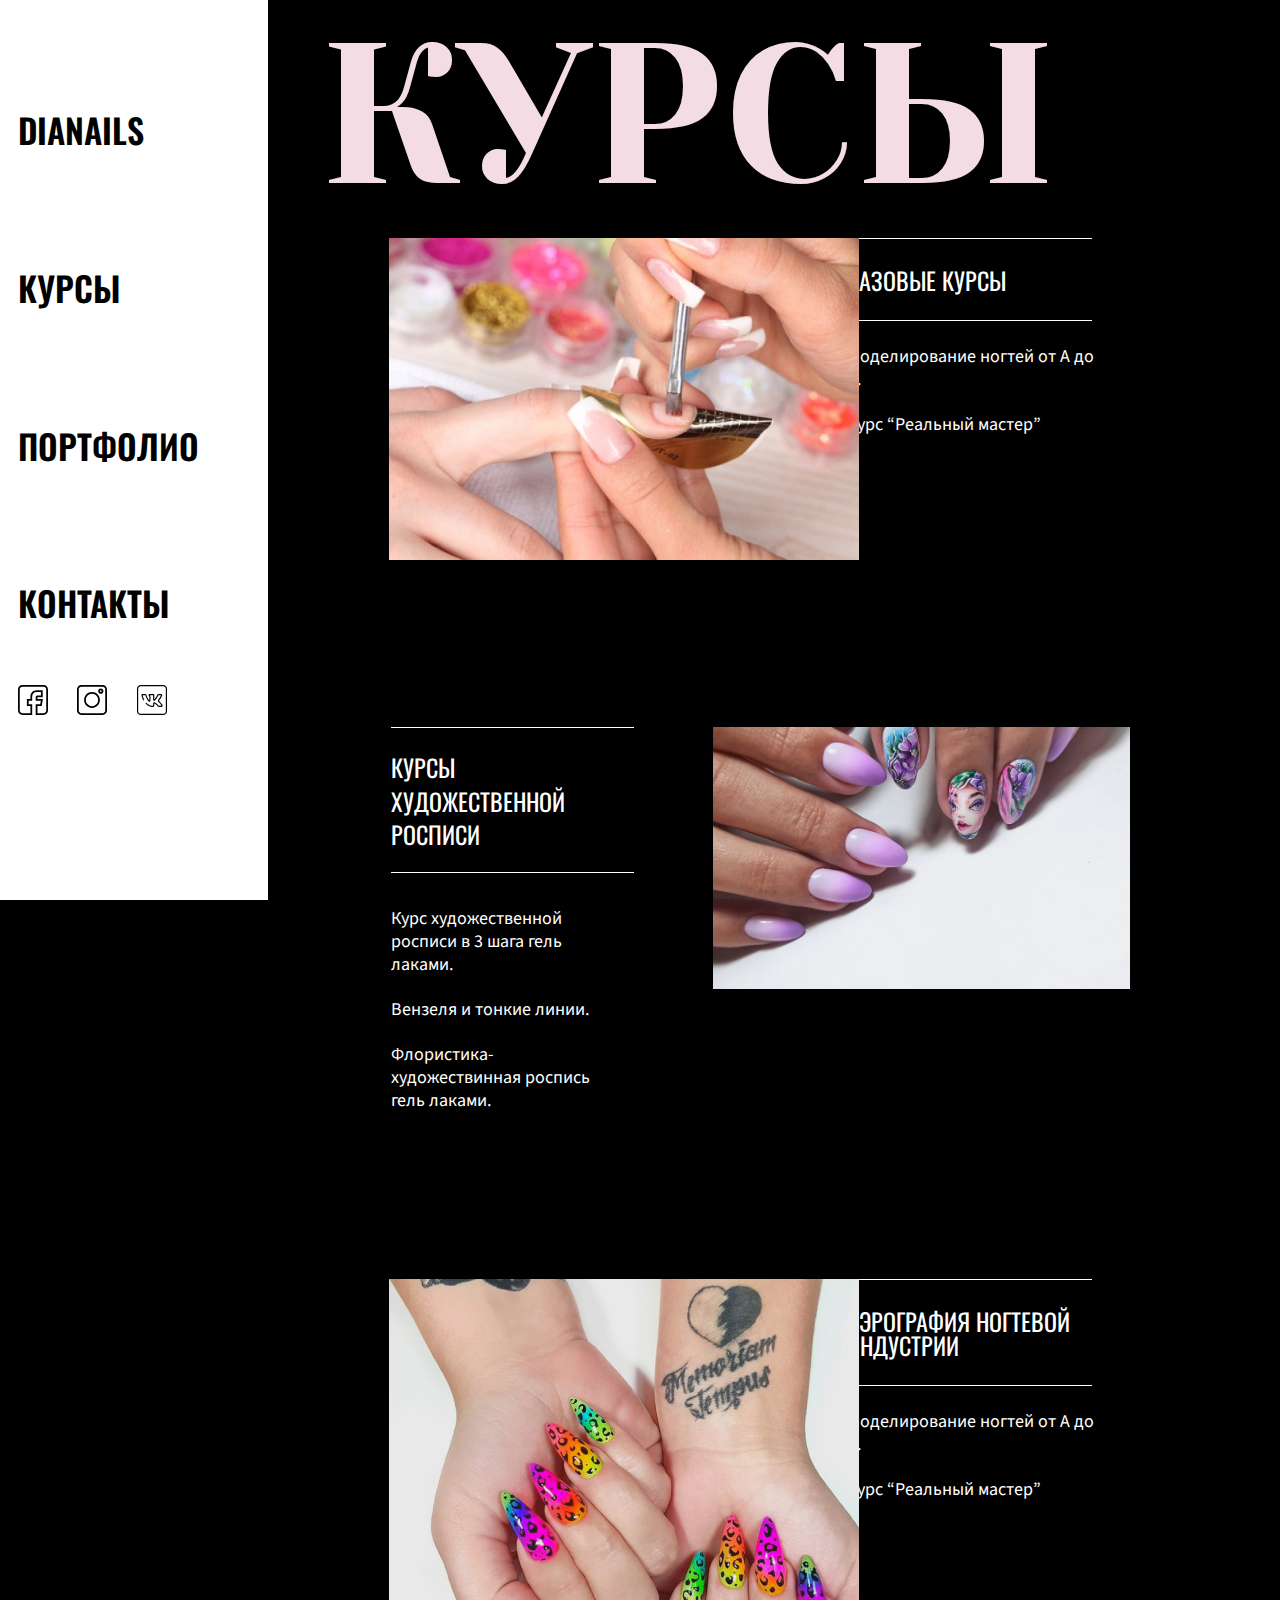
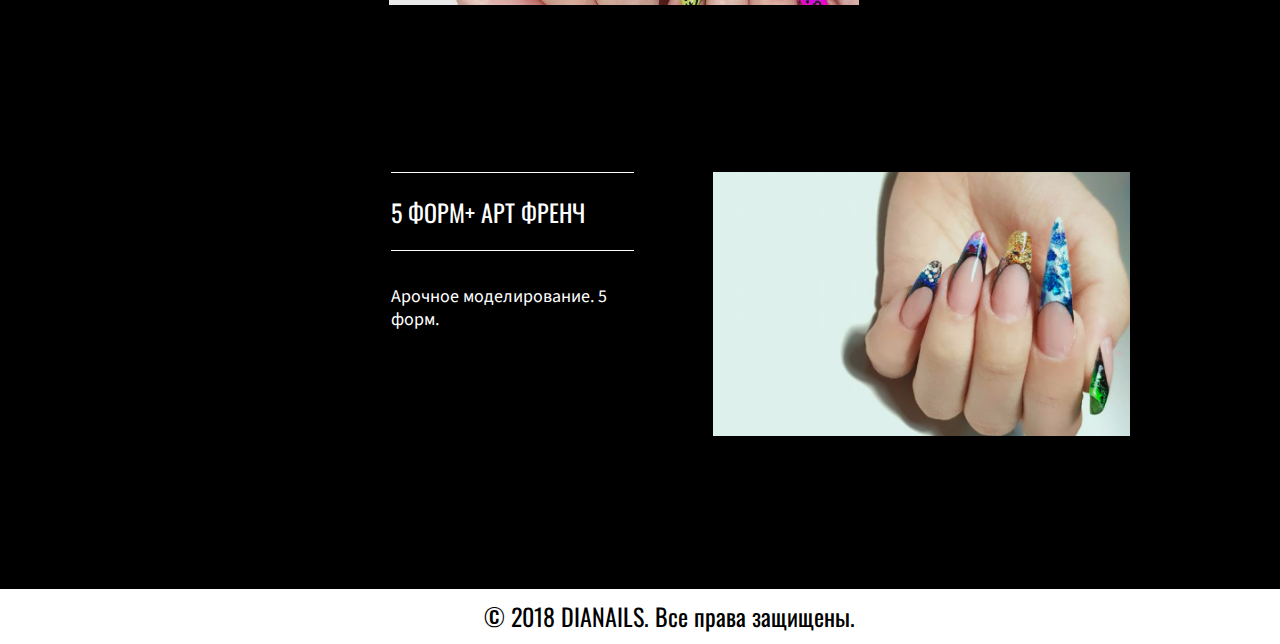
==== curses.html @ 22cc4a15 "add all curses" ====
<!DOCTYPE html>
<html lang="ru">

<head>
	<meta charset="UTF-8">
	<title>CURSES</title>
	<meta http-equiv="X-UA-Compatible" content="IE=edge">
	<meta name="viewport" content="width=device-width, initial-scale=1">

	<meta name="description" content="Nails" />
	<link rel="icon" href="favicon.png" />
	<link rel="stylesheet" href="css/style.css" />
</head>


<body class="invers">
	<header class="ba-header ba-header--invers">
		<ul class="ba-header__menu">
			<li>
				<a href="index.html">dianails</a>
			</li>
			<li>
				<a href="curses.html">курсы</a>
			</li>
			<li>
				<a href="portfolio.html">портфолио</a>
			</li>
			<li>
				<a href="contacts.html">контакты</a>
			</li>
		</ul>
		<a href="#">
			<svg width="30" height="30">
				<use xlink:href="#facebook" />
			</svg>
		</a>
		<a href="#">
			<svg width="30" height="30">
				<use xlink:href="#instagram" />
			</svg>
		</a>
		<a href="#">
			<svg width="32" height="30">
				<use xlink:href="#vk" />
			</svg>
		</a>
	</header>

	<main class="ba-main">
		<div class="ba-container ba-container--p4">
			<h1 class="ba-back-text">курсы</h1>
			<div class="ba-row base-left">
				<div class="ba-col-1"></div>
				<div class="ba-col-5">
					<a href="#" class="ba-button-podr">
						<span>
							Подробнее
							<svg width="78" height="19">
								<use xlink:href="#arrow-right" />
							</svg>
						</span>
						<img src="./img/all_curses1.jpg" alt="all_curses1">
					</a>
				</div>
				<div class="ba-col-3">
					<h6>базовые курсы</h6>
					<p>Моделирование ногтей от А до Я.</p>
					<p>Курс “Реальный мастер”</p>
				</div>
			</div>

			<div class="ba-row base-right">
				<div class="ba-col-1"></div>
				<div class="ba-col-3">
					<h6>курсы художественной росписи</h6>
					<p>Курс художественной росписи в 3 шага гель лаками.</p>
					<p>Вензеля и тонкие линии.</p>
					<p>Флористика- художествинная роспись гель лаками.</p>
				</div>
				<div class="ba-col-5">
					<a href="#" class="ba-button-podr">
						<span>
							Подробнее
							<svg width="78" height="19">
								<use xlink:href="#arrow-right" />
							</svg>
						</span>
						<img src="./img/all_curses2.jpg" alt="all_curses1">
					</a>
				</div>
			</div>


			<div class="ba-row base-left">
				<div class="ba-col-1"></div>
				<div class="ba-col-5">
					<a href="#" class="ba-button-podr">
						<span>
							Подробнее
							<svg width="78" height="19">
								<use xlink:href="#arrow-right" />
							</svg>
						</span>
						<img src="./img/all_curses3.jpg" alt="all_curses1">
					</a>
				</div>
				<div class="ba-col-3">
					<h6> Аэрография ногтевой индустрии</h6>
					<p>Моделирование ногтей от А до Я.</p>
					<p>Курс “Реальный мастер”</p>
				</div>
			</div>

			<div class="ba-row base-right">
				<div class="ba-col-1"></div>
				<div class="ba-col-3">
					<h6>5 форм+ арт френч</h6>
					<p>Арочное моделирование. 5 форм.</p>
				</div>
				<div class="ba-col-5">
					<a href="#" class="ba-button-podr">
						<span>
							Подробнее
							<svg width="78" height="19">
								<use xlink:href="#arrow-right" />
							</svg>
						</span>
						<img src="./img/all_curses4.jpg" alt="all_curses1">
					</a>
				</div>
			</div>

		</div>
	</main>

	<footer class="footer-white">
		<p>&copy 2018 DIANAILS. Все права защищены.</p>
	</footer>
</body>

<div class="ba-hidden">
	<svg>
		<defs>
			<symbol id="facebook" viewBox="0 0 30 30">
				<path d="M4.39453 30H14.1797V19.3359H10.6641V15.8203H14.1797V11.4258C14.1797 9.00261 16.151 7.03125 18.5742 7.03125H22.9688V10.5469H19.4531C18.4838 10.5469 17.6953 11.3354 17.6953 12.3047V15.8203H22.8101L22.2242 19.3359H17.6953V30H25.6055C28.0286 30 30 28.0286 30 25.6055V4.39453C30 1.97136 28.0286 0 25.6055 0H4.39453C1.97136 0 0 1.97136 0 4.39453V25.6055C0 28.0286 1.97136 30 4.39453 30ZM1.75781 4.39453C1.75781 2.94067 2.94067 1.75781 4.39453 1.75781H25.6055C27.0593 1.75781 28.2422 2.94067 28.2422 4.39453V25.6055C28.2422 27.0593 27.0593 28.2422 25.6055 28.2422H19.4531V21.0938H23.7133L24.8852 14.0625H19.4531V12.3047H24.7266V5.27344H18.5742C15.1817 5.27344 12.4219 8.03329 12.4219 11.4258V14.0625H8.90625V21.0938H12.4219V28.2422H4.39453C2.94067 28.2422 1.75781 27.0593 1.75781 25.6055V4.39453Z"
				 fill="currentColor" />
			</symbol>
		</defs>
	</svg>
	<svg>
		<defs>
			<symbol id="instagram" viewBox="0 0 30 30">
				<path d="M4.39453 30H25.6055C28.0286 30 30 28.0286 30 25.6055V4.39453C30 1.97136 28.0286 0 25.6055 0H4.39453C1.97136 0 0 1.97136 0 4.39453V25.6055C0 28.0286 1.97136 30 4.39453 30ZM1.75781 4.39453C1.75781 2.94067 2.94067 1.75781 4.39453 1.75781H25.6055C27.0593 1.75781 28.2422 2.94067 28.2422 4.39453V25.6055C28.2422 27.0593 27.0593 28.2422 25.6055 28.2422H4.39453C2.94067 28.2422 1.75781 27.0593 1.75781 25.6055V4.39453Z"
				 fill="currentColor" />
				<path d="M15 22.9102C19.3616 22.9102 22.9102 19.3616 22.9102 15C22.9102 10.6384 19.3616 7.08984 15 7.08984C10.6384 7.08984 7.08984 10.6384 7.08984 15C7.08984 19.3616 10.6384 22.9102 15 22.9102ZM15 8.84766C18.3925 8.84766 21.1523 11.6075 21.1523 15C21.1523 18.3925 18.3925 21.1523 15 21.1523C11.6075 21.1523 8.84766 18.3925 8.84766 15C8.84766 11.6075 11.6075 8.84766 15 8.84766Z"
				 fill="currentColor" />
				<path d="M23.7891 8.84766C25.2429 8.84766 26.4258 7.66479 26.4258 6.21094C26.4258 4.75708 25.2429 3.57422 23.7891 3.57422C22.3352 3.57422 21.1523 4.75708 21.1523 6.21094C21.1523 7.66479 22.3352 8.84766 23.7891 8.84766ZM23.7891 5.33203C24.2736 5.33203 24.668 5.72639 24.668 6.21094C24.668 6.69548 24.2736 7.08984 23.7891 7.08984C23.3045 7.08984 22.9102 6.69548 22.9102 6.21094C22.9102 5.72639 23.3045 5.33203 23.7891 5.33203Z"
				 fill="currentColor" />
			</symbol>
		</defs>
	</svg>
	<svg>
		<defs>
			<symbol id="vk" viewBox="0 0 30 30">
				<path d="M25.476 20.084L25.1787 19.5983C24.5977 18.6493 23.8944 17.779 23.0886 17.0117L22.0946 16.0652C22.0001 15.9752 21.986 15.8323 22.0609 15.7255L23.4182 13.7914C23.6139 13.5125 23.7945 13.2188 23.9551 12.9185L25.1149 10.7483C25.317 10.3702 25.3062 9.92467 25.0859 9.5567C24.8657 9.18879 24.4781 8.96877 24.0493 8.9683L21.5389 8.96543C21.5384 8.96543 21.5379 8.96543 21.5374 8.96543C21.0114 8.96543 20.5351 9.2765 20.3238 9.75814L20.0579 10.364C19.3795 11.9098 18.4535 13.3192 17.3047 14.5549V10.1319C17.3047 9.48838 16.7811 8.96484 16.1377 8.96484H12.5822C11.9984 8.96484 11.5234 9.43981 11.5234 10.0236C11.5234 10.2466 11.5922 10.4602 11.7221 10.6411L11.9709 10.9877C12.2149 11.3273 12.3438 11.7279 12.3438 12.1462V15.3782C11.9053 14.8689 11.3715 14.1774 10.9195 13.3823C10.2275 12.1648 9.73142 10.745 9.49733 10.007C9.29958 9.38367 8.72747 8.96484 8.07362 8.96484H5.53101C5.17218 8.96484 4.84218 9.12891 4.62538 9.41496C4.40876 9.70107 4.34026 10.0633 4.43759 10.4088L4.9119 12.0922C5.20259 13.1241 5.6022 14.1287 6.0996 15.078C6.24972 15.3646 6.60374 15.4753 6.8905 15.3251C7.1772 15.1749 7.28776 14.8208 7.13759 14.5341C6.67792 13.6567 6.3086 12.7282 6.03989 11.7745L5.57847 10.1367H8.07368C8.21448 10.1367 8.33771 10.227 8.3803 10.3613C8.62833 11.1431 9.15567 12.6506 9.90081 13.9614C10.5122 15.0369 11.2539 15.9329 11.7686 16.4952C12.0506 16.8032 12.4844 16.9046 12.8738 16.7532C13.2637 16.6018 13.5156 16.2336 13.5156 15.8154V12.1462C13.5156 11.4812 13.3106 10.8442 12.9229 10.3042L12.8026 10.1367H16.1328V14.8356C16.1328 15.1794 16.3054 15.4955 16.5946 15.6814C16.8837 15.8673 17.2429 15.893 17.5557 15.7502L17.7973 15.64C17.9086 15.5892 18.0074 15.5184 18.0913 15.4294C19.3629 14.079 20.3856 12.5332 21.131 10.8349L21.3969 10.229C21.4213 10.1732 21.4765 10.1372 21.5374 10.1372H21.5375L24.048 10.1401C24.0565 10.1401 24.0695 10.1402 24.0805 10.1586C24.0916 10.177 24.0854 10.1884 24.0814 10.196L22.9216 12.366C22.7833 12.6248 22.6276 12.8779 22.459 13.1183L21.1017 15.0523C20.6909 15.6378 20.7686 16.4207 21.2865 16.9138L22.2805 17.8604C23.0126 18.5575 23.6514 19.3481 24.1793 20.2102L24.4766 20.6959C24.4837 20.7076 24.5055 20.7431 24.4784 20.7915C24.4513 20.8398 24.4096 20.8398 24.396 20.8398H22.2286C21.9501 20.8398 21.6791 20.7253 21.485 20.5257L19.3178 18.2974C18.8071 17.7722 18.159 17.4116 17.4435 17.2546C17.1228 17.1841 16.7918 17.2617 16.5357 17.4677C16.2797 17.6736 16.1328 17.9801 16.1328 18.3087V20.4981C16.1328 20.6865 15.9796 20.8399 15.7911 20.8399C14.1117 20.8399 12.4521 20.2779 11.1181 19.2577C10.5807 18.8466 10.0681 18.3933 9.5946 17.9104C9.36808 17.6794 8.99712 17.6756 8.76597 17.9021C8.53487 18.1287 8.53124 18.4997 8.75776 18.7308C9.27005 19.2533 9.82464 19.7437 10.4061 20.1885C11.9433 21.3642 13.8557 22.0117 15.791 22.0117C16.6256 22.0117 17.3047 21.3327 17.3047 20.4981V18.4266C17.7509 18.5457 18.1544 18.782 18.4777 19.1145L20.6449 21.3428C21.0583 21.7679 21.6356 22.0117 22.2286 22.0117H24.396C24.8538 22.0117 25.2771 21.7637 25.5008 21.3643C25.7245 20.965 25.715 20.4744 25.476 20.084Z"
				 fill="currentColor" />
				<path d="M26.1328 0H3.86719C1.73479 0 0 1.73479 0 3.86719V26.1328C0 28.2652 1.73479 30 3.86719 30H26.1328C28.2652 30 30 28.2652 30 26.1328V3.86719C30 1.73479 28.2652 0 26.1328 0ZM28.8281 26.1328C28.8281 27.619 27.619 28.8281 26.1328 28.8281H3.86719C2.38102 28.8281 1.17188 27.619 1.17188 26.1328V3.86719C1.17188 2.38102 2.38102 1.17188 3.86719 1.17188H26.1328C27.619 1.17188 28.8281 2.38102 28.8281 3.86719V26.1328Z"
				 fill="currentColor" />
			</symbol>
		</defs>
	</svg>
	<svg>
		<defs>
			<symbol id="arrow-right" viewBox="0 0 78 19">
				<path d="M64.9508 17.6162L66.8533 19L78 10.1919V8.80808L66.8533 0L65.0398 1.38385L73.8392 8.52133H0V10.4787H73.8392L64.9508 17.6162Z"
				 fill="currentColor" />
			</symbol>
		</defs>
	</svg>
</div>

</html>
---- css/style.css ----
/*! normalize.css v3.0.3 | MIT License | github.com/necolas/normalize.css */
/**
 * 1. Set default font family to sans-serif.
 * 2. Prevent iOS and IE text size adjust after device orientation change,
 *    without disabling user zoom.
 */
@import url("https://fonts.googleapis.com/css?family=Oswald:400,600|Source+Sans+Pro:400,600|Yeseva+One&subset=cyrillic");
html {
  font-family: sans-serif;
  /* 1 */
  -ms-text-size-adjust: 100%;
  /* 2 */
  -webkit-text-size-adjust: 100%;
  /* 2 */ }

/**
 * Remove default margin.
 */
body {
  margin: 0; }

/* HTML5 display definitions
   ========================================================================== */
/**
 * Correct `block` display not defined for any HTML5 element in IE 8/9.
 * Correct `block` display not defined for `details` or `summary` in IE 10/11
 * and Firefox.
 * Correct `block` display not defined for `main` in IE 11.
 */
article,
aside,
details,
figcaption,
figure,
footer,
header,
hgroup,
main,
menu,
nav,
section,
summary {
  display: block; }

/**
 * 1. Correct `inline-block` display not defined in IE 8/9.
 * 2. Normalize vertical alignment of `progress` in Chrome, Firefox, and Opera.
 */
audio,
canvas,
progress,
video {
  display: inline-block;
  /* 1 */
  vertical-align: baseline;
  /* 2 */ }

/**
 * Prevent modern browsers from displaying `audio` without controls.
 * Remove excess height in iOS 5 devices.
 */
audio:not([controls]) {
  display: none;
  height: 0; }

/**
 * Address `[hidden]` styling not present in IE 8/9/10.
 * Hide the `template` element in IE 8/9/10/11, Safari, and Firefox < 22.
 */
[hidden],
template {
  display: none; }

/* Links
   ========================================================================== */
/**
 * Remove the gray background color from active links in IE 10.
 */
a {
  background-color: transparent; }

/**
 * Improve readability of focused elements when they are also in an
 * active/hover state.
 */
a:active,
a:hover {
  outline: 0; }

/* Text-level semantics
   ========================================================================== */
/**
 * Address styling not present in IE 8/9/10/11, Safari, and Chrome.
 */
abbr[title] {
  border-bottom: 1px dotted; }

/**
 * Address style set to `bolder` in Firefox 4+, Safari, and Chrome.
 */
b,
strong {
  font-weight: bold; }

/**
 * Address styling not present in Safari and Chrome.
 */
dfn {
  font-style: italic; }

/**
 * Address variable `h1` font-size and margin within `section` and `article`
 * contexts in Firefox 4+, Safari, and Chrome.
 */
h1 {
  font-size: 2em;
  margin: 0.67em 0; }

/**
 * Address styling not present in IE 8/9.
 */
mark {
  background: #ff0;
  color: #000; }

/**
 * Address inconsistent and variable font size in all browsers.
 */
small {
  font-size: 80%; }

/**
 * Prevent `sub` and `sup` affecting `line-height` in all browsers.
 */
sub,
sup {
  font-size: 75%;
  line-height: 0;
  position: relative;
  vertical-align: baseline; }

sup {
  top: -0.5em; }

sub {
  bottom: -0.25em; }

/* Embedded content
   ========================================================================== */
/**
 * Remove border when inside `a` element in IE 8/9/10.
 */
img {
  border: 0; }

/**
 * Correct overflow not hidden in IE 9/10/11.
 */
svg:not(:root) {
  overflow: hidden; }

/* Grouping content
   ========================================================================== */
/**
 * Address margin not present in IE 8/9 and Safari.
 */
figure {
  margin: 1em 40px; }

/**
 * Address differences between Firefox and other browsers.
 */
hr {
  -webkit-box-sizing: content-box;
  box-sizing: content-box;
  height: 0; }

/**
 * Contain overflow in all browsers.
 */
pre {
  overflow: auto; }

/**
 * Address odd `em`-unit font size rendering in all browsers.
 */
code,
kbd,
pre,
samp {
  font-family: monospace, monospace;
  font-size: 1em; }

/* Forms
   ========================================================================== */
/**
 * Known limitation: by default, Chrome and Safari on OS X allow very limited
 * styling of `select`, unless a `border` property is set.
 */
/**
 * 1. Correct color not being inherited.
 *    Known issue: affects color of disabled elements.
 * 2. Correct font properties not being inherited.
 * 3. Address margins set differently in Firefox 4+, Safari, and Chrome.
 */
button,
input,
optgroup,
select,
textarea {
  color: inherit;
  /* 1 */
  font: inherit;
  /* 2 */
  margin: 0;
  /* 3 */ }

/**
 * Address `overflow` set to `hidden` in IE 8/9/10/11.
 */
button {
  overflow: visible; }

/**
 * Address inconsistent `text-transform` inheritance for `button` and `select`.
 * All other form control elements do not inherit `text-transform` values.
 * Correct `button` style inheritance in Firefox, IE 8/9/10/11, and Opera.
 * Correct `select` style inheritance in Firefox.
 */
button,
select {
  text-transform: none; }

/**
 * 1. Avoid the WebKit bug in Android 4.0.* where (2) destroys native `audio`
 *    and `video` controls.
 * 2. Correct inability to style clickable `input` types in iOS.
 * 3. Improve usability and consistency of cursor style between image-type
 *    `input` and others.
 */
button,
html input[type="button"],
input[type="reset"],
input[type="submit"] {
  -webkit-appearance: button;
  /* 2 */
  cursor: pointer;
  /* 3 */ }

/**
 * Re-set default cursor for disabled elements.
 */
button[disabled],
html input[disabled] {
  cursor: default; }

/**
 * Remove inner padding and border in Firefox 4+.
 */
button::-moz-focus-inner,
input::-moz-focus-inner {
  border: 0;
  padding: 0; }

/**
 * Address Firefox 4+ setting `line-height` on `input` using `!important` in
 * the UA stylesheet.
 */
input {
  line-height: normal; }

/**
 * It's recommended that you don't attempt to style these elements.
 * Firefox's implementation doesn't respect box-sizing, padding, or width.
 *
 * 1. Address box sizing set to `content-box` in IE 8/9/10.
 * 2. Remove excess padding in IE 8/9/10.
 */
input[type="checkbox"],
input[type="radio"] {
  -webkit-box-sizing: border-box;
  box-sizing: border-box;
  /* 1 */
  padding: 0;
  /* 2 */ }

/**
 * Fix the cursor style for Chrome's increment/decrement buttons. For certain
 * `font-size` values of the `input`, it causes the cursor style of the
 * decrement button to change from `default` to `text`.
 */
input[type="number"]::-webkit-inner-spin-button,
input[type="number"]::-webkit-outer-spin-button {
  height: auto; }

/**
 * 1. Address `appearance` set to `searchfield` in Safari and Chrome.
 * 2. Address `box-sizing` set to `border-box` in Safari and Chrome.
 */
input[type="search"] {
  -webkit-appearance: textfield;
  /* 1 */
  -webkit-box-sizing: content-box;
  box-sizing: content-box;
  /* 2 */ }

/**
 * Remove inner padding and search cancel button in Safari and Chrome on OS X.
 * Safari (but not Chrome) clips the cancel button when the search input has
 * padding (and `textfield` appearance).
 */
input[type="search"]::-webkit-search-cancel-button,
input[type="search"]::-webkit-search-decoration {
  -webkit-appearance: none; }

/**
 * Define consistent border, margin, and padding.
 */
fieldset {
  border: 1px solid #c0c0c0;
  margin: 0 2px;
  padding: 0.35em 0.625em 0.75em; }

/**
 * 1. Correct `color` not being inherited in IE 8/9/10/11.
 * 2. Remove padding so people aren't caught out if they zero out fieldsets.
 */
legend {
  border: 0;
  /* 1 */
  padding: 0;
  /* 2 */ }

/**
 * Remove default vertical scrollbar in IE 8/9/10/11.
 */
textarea {
  overflow: auto; }

/**
 * Don't inherit the `font-weight` (applied by a rule above).
 * NOTE: the default cannot safely be changed in Chrome and Safari on OS X.
 */
optgroup {
  font-weight: bold; }

/* Tables
   ========================================================================== */
/**
 * Remove most spacing between table cells.
 */
table {
  border-collapse: collapse;
  border-spacing: 0; }

td,
th {
  padding: 0; }

*,
*:after,
*:before {
  -webkit-box-sizing: border-box;
  -moz-box-sizing: border-box;
  box-sizing: border-box; }

.cf:before,
.cf:after {
  content: " ";
  display: table; }

.cf:after {
  clear: both; }

.ba-container,
.ba-container-center {
  margin-left: auto;
  margin-right: auto; }

img {
  max-width: 100%;
  height: auto; }

html {
  height: 100%; }

body,
html {
  min-height: 100%; }

/* Text align */
.ba-text-left {
  text-align: left; }

.ba-text-right {
  text-align: right; }

.ba-text-center {
  text-align: center; }

/* Absolute centering */
.ba-relative {
  position: relative; }

.ba-absolute-center {
  display: block;
  position: absolute;
  left: 0;
  right: 0;
  top: 0;
  bottom: 0;
  margin: auto; }

/* Circle element */
.ba-circle {
  -webkit-border-radius: 50%;
  -moz-border-radius: 50%;
  border-radius: 50%; }

/* Flex grid */
.ba-row {
  display: -webkit-box;
  display: -ms-flexbox;
  display: flex;
  -ms-flex-wrap: wrap;
  flex-wrap: wrap;
  margin-left: -30px; }

.ba-row + .ba-row {
  margin-top: 30px; }

.ba-row > [class*='ba-col-'] {
  padding-left: 30px; }

.ba-row--collapse {
  margin-left: 0; }

.ba-row--collapse + .ba-row--collapse {
  margin-top: 0; }

.ba-row--collapse > [class*="ba-col-"] {
  padding-left: 0; }

.ba-col-10 {
  width: 100%; }

.ba-col-9 {
  width: 90%; }

.ba-col-8 {
  width: 80%; }

.ba-col-7 {
  width: 70%; }

.ba-col-6 {
  width: 60%; }

.ba-col-5 {
  width: 50%; }

.ba-col-4 {
  width: 40%; }

.ba-col-3 {
  width: 30%; }

.ba-col-2 {
  width: 20%; }

.ba-col-1 {
  width: 10%; }

body {
  font: 400 18px/1.28 "Source Sans Pro", sans-serif;
  color: black;
  background: white; }

.invers {
  background: black; }

/* Layout */
.ba-container {
  padding-left: 20px;
  padding-right: 20px;
  max-width: 1200px; }

/* Typography */
a,
input[type="submit"],
input[type="button"],
button {
  -webkit-transition: color .3s ease-in, border-color .3s ease-in, background-color .3s ease-in, opacity .3s ease-in;
  -o-transition: color .3s ease-in, border-color .3s ease-in, background-color .3s ease-in, opacity .3s ease-in;
  transition: color .3s ease-in, border-color .3s ease-in, background-color .3s ease-in, opacity .3s ease-in; }

input[type="submit"],
input[type="button"],
button,
.ba-button {
  display: inline-block; }

input[type="text"],
input[type="email"],
input[type="password"],
input[type="number"],
input[type="tel"],
textarea,
select {
  -webkit-transition: color .3s ease-in, border-color .3s ease-in, background-color .3s ease-in, opacity .3s ease-in;
  -o-transition: color .3s ease-in, border-color .3s ease-in, background-color .3s ease-in, opacity .3s ease-in;
  transition: color .3s ease-in, border-color .3s ease-in, background-color .3s ease-in, opacity .3s ease-in; }

.ba-hidden {
  display: none; }

.ba-main {
  padding-left: 268px; }
  .ba-main__main-photo {
    width: 100%;
    max-height: 800px; }

.ba-header {
  background-color: black;
  width: 268px;
  color: white;
  height: 100%;
  position: fixed;
  padding: 105px 0 10px 18px; }
  .ba-header--invers {
    background-color: white;
    color: black; }
  .ba-header__menu {
    margin: 0;
    padding: 0;
    list-style: none;
    padding-bottom: 57px; }
    .ba-header__menu li:nth-child(1) {
      padding-bottom: 108px; }
    .ba-header__menu li:nth-child(2) {
      padding-bottom: 108px; }
    .ba-header__menu li:nth-child(3) {
      padding-bottom: 107px; }
    .ba-header__menu a {
      font: 600 34px/1.47 "Oswald", sans-serif;
      text-transform: uppercase;
      text-decoration: none;
      color: inherit; }
      .ba-header__menu a:hover {
        color: #ff96d5; }
  .ba-header a {
    text-decoration: none;
    color: inherit; }
    .ba-header a:hover {
      color: #ff96d5; }
  .ba-header a + a {
    margin-left: 25px; }

.ba-container--p1 {
  padding-top: 90px; }

.ba-container--p2 {
  padding: 30px 30px 20px 30px;
  background-color: black;
  color: white; }

.ba-container--p3 {
  padding: 30px 30px 20px 30px; }
  .ba-container--p3 .ba-back-text {
    line-height: 1.056; }

.ba-container--p4 {
  padding: 16px 30px 20px 51px;
  color: white; }
  .ba-container--p4 .ba-back-text {
    font-size: 200px;
    margin-bottom: 22px; }

.ba-button-podr {
  position: relative;
  display: block;
  margin-left: -26px; }
  .ba-button-podr span {
    padding: 20px 30px 17px 30px;
    position: absolute;
    bottom: 1%;
    right: 9.5%;
    border: 1px solid black;
    color: black;
    background-color: white;
    font-weight: 600;
    font-size: 24px;
    display: none;
    z-index: 10; }

.base-left {
  padding-bottom: 131px; }
  .base-left .ba-col-5 a:hover img {
    -webkit-transition-duration: .2s;
    -o-transition-duration: .2s;
    transition-duration: .2s;
    -webkit-transform-origin: bottom left;
    -ms-transform-origin: bottom left;
    transform-origin: bottom left;
    -webkit-transform: scale(0.75, 1);
    -ms-transform: scale(0.75, 1);
    transform: scale(0.75, 1); }
  .base-left .ba-col-5 a:hover span {
    display: block; }
  .base-left .ba-col-3 {
    margin-left: -49px; }
    .base-left .ba-col-3 h6 {
      width: 95%;
      margin: 0;
      font: 400 24px/1 "Oswald", sans-serif;
      text-transform: uppercase;
      padding: 29px 0px 28px 0;
      border-top: 1px solid white;
      border-bottom: 1px solid white;
      margin-bottom: 24px; }
    .base-left .ba-col-3 p {
      margin: 0;
      padding-bottom: 22px; }

.base-right {
  padding-bottom: 115px; }
  .base-right .ba-col-5 {
    padding-left: 90px; }
    .base-right .ba-col-5 a:hover img {
      -webkit-transition-duration: .2s;
      -o-transition-duration: .2s;
      transition-duration: .2s;
      -webkit-transform-origin: bottom left;
      -ms-transform-origin: bottom left;
      transform-origin: bottom left;
      -webkit-transform: scale(0.75, 1);
      -ms-transform: scale(0.75, 1);
      transform: scale(0.75, 1); }
    .base-right .ba-col-5 a:hover span {
      display: block; }
  .base-right .ba-col-3 {
    margin-left: -24px; }
    .base-right .ba-col-3 h6 {
      width: 94%;
      margin: 0;
      font: 400 24px/1.4 "Oswald", sans-serif;
      text-transform: uppercase;
      padding: 23px 0px 20px 0;
      border-top: 1px solid white;
      border-bottom: 1px solid white;
      margin-bottom: 34px; }
    .base-right .ba-col-3 p {
      margin: 0;
      padding-right: 30px;
      padding-bottom: 22px; }

.ba-back-text {
  font: 400 144px/1 "Yeseva One", cursive;
  color: #F3DCE3;
  padding: 0;
  margin: 0;
  text-transform: uppercase; }
  .ba-back-text--p1 {
    padding-left: 104px; }

.ba-title {
  font: 400 48px/1 Oswald;
  text-transform: uppercase;
  padding: 0;
  margin: 0; }
  .ba-title--p1-t1 {
    padding-left: 10px;
    margin-top: -12px; }
  .ba-title--p1-t2 {
    margin-left: -127px;
    line-height: 1.49;
    position: relative;
    z-index: 10; }
  .ba-title--p1-t3 {
    margin-left: -134px;
    line-height: 1.49;
    position: relative;
    z-index: 10; }

.ba-masters {
  padding: 88px 0 10px; }
  .ba-masters img {
    margin-left: -1px; }
  .ba-masters__master1 p:first-of-type {
    padding-top: 5px; }
  .ba-masters__master2 {
    margin-left: -22px; }
    .ba-masters__master2 p:first-of-type {
      padding-top: 5px; }
  .ba-masters__descriptions {
    margin-left: -27px;
    padding-top: 129px;
    position: relative; }
    .ba-masters__descriptions:before {
      content: '';
      display: block;
      position: absolute;
      top: 0;
      left: 9px;
      height: 422px;
      width: 1px;
      background-color: black; }
    .ba-masters__descriptions svg {
      position: absolute;
      bottom: 59px;
      left: 39%; }

.ba-diplom {
  padding: 57px 0 10px;
  position: relative; }
  .ba-diplom__photo1 {
    margin-left: 1px;
    position: relative; }
    .ba-diplom__photo1:hover img {
      -webkit-transition: .3s;
      -o-transition: .3s;
      transition: .3s;
      -webkit-transform: translate(30px, 0);
      -ms-transform: translate(30px, 0);
      transform: translate(30px, 0); }
    .ba-diplom__photo1:hover svg {
      visibility: visible;
      opacity: 1; }
    .ba-diplom__photo1 svg {
      position: absolute;
      bottom: 93px;
      left: -15px;
      visibility: hidden;
      opacity: 0;
      -webkit-transition: visibility 0s, opacity 0.5s linear;
      -o-transition: visibility 0s, opacity 0.5s linear;
      transition: visibility 0s, opacity 0.5s linear; }
  .ba-diplom__photo2 {
    margin-left: -26px;
    position: relative; }
    .ba-diplom__photo2:hover img {
      -webkit-transition: .3s;
      -o-transition: .3s;
      transition: .3s;
      -webkit-transform: translate(30px, 0);
      -ms-transform: translate(30px, 0);
      transform: translate(30px, 0); }
    .ba-diplom__photo2:hover svg {
      visibility: visible;
      opacity: 1; }
    .ba-diplom__photo2 svg {
      position: absolute;
      bottom: 93px;
      left: -15px;
      visibility: hidden;
      opacity: 0;
      -webkit-transition: visibility 0s, opacity 0.5s linear;
      -o-transition: visibility 0s, opacity 0.5s linear;
      transition: visibility 0s, opacity 0.5s linear; }
  .ba-diplom__descriptions p:first-of-type {
    max-width: 250px;
    margin-left: -27px;
    padding-top: 15px; }
    .ba-diplom__descriptions p:first-of-type span {
      font-weight: 600; }
  .ba-diplom__descriptions .arrow-right {
    position: absolute;
    left: 8.6%;
    bottom: 103px; }
  .ba-diplom__descriptions:after {
    content: '';
    display: block;
    height: 1px;
    width: 760px;
    background-color: black;
    position: absolute;
    bottom: 80px;
    left: 23%; }

.ba-pluses {
  padding: 2px 0 25px 1px;
  padding-top: 2px;
  padding-bottom: 25px; }
  .ba-pluses__photo {
    position: relative; }
    .ba-pluses__photo img {
      position: relative;
      margin-right: 50px; }
    .ba-pluses__photo:after {
      content: '';
      display: block;
      position: absolute;
      width: 1px;
      top: 0;
      right: 20px;
      background-color: black;
      height: 441px; }
  .ba-pluses__descriptions p {
    margin-left: -32px;
    padding-bottom: 5px; }
  .ba-pluses .fix-p p {
    max-width: 200px; }
  .ba-pluses .fix-p p:first-of-type {
    padding-top: 36px; }
  .ba-pluses .fix-p p:last-of-type {
    margin-top: -2px; }
  .ba-pluses span {
    font-weight: 600; }

.ba-button-box {
  background: transparent;
  border: none;
  position: absolute;
  bottom: -123px;
  left: 35%;
  overflow: hidden; }
  .ba-button-box div {
    padding: 20px 22px 17px 35px;
    border: 1px solid black;
    color: white;
    background-color: black;
    font-weight: 600;
    font-size: 24px;
    position: relative; }
    .ba-button-box div svg {
      margin-left: 15px; }

.ba-button-row {
  position: relative;
  padding-bottom: 80px; }
  .ba-button-row a {
    padding: 20px 57px 16px 47px;
    border: 1px solid black;
    text-decoration: none;
    color: white;
    background-color: black;
    font-weight: 600;
    font-size: 24px;
    margin-left: -45px;
    margin-top: -100px;
    position: absolute;
    top: 63px; }
    .ba-button-row a svg {
      margin-left: 40px; }

footer {
  padding: 0 0 0 59px;
  margin: 11px 0 0 0;
  color: white;
  background: black;
  font: 400 24px/1.2 "Oswald", sans-serif;
  padding-top: 0;
  padding-bottom: 0;
  text-align: center;
  border-top: 1px solid white;
  position: relative; }
  footer p {
    padding: 13px 0 13px 0;
    margin: 0; }

.ba-buttons {
  overflow: hidden; }
  .ba-buttons:hover {
    color: black; }
  .ba-buttons span,
  .ba-buttons svg {
    position: relative;
    z-index: 1; }
  .ba-buttons:before {
    content: '';
    position: absolute;
    width: 100%;
    height: 100%;
    top: 0;
    left: 0;
    background: white;
    -webkit-transform: translateX(-100%);
    -ms-transform: translateX(-100%);
    transform: translateX(-100%);
    -webkit-transition-timing-function: ease-in;
    -o-transition-timing-function: ease-in;
    transition-timing-function: ease-in;
    -webkit-transition-duration: .2s;
    -o-transition-duration: .2s;
    transition-duration: .2s;
    z-index: 0; }
  .ba-buttons:hover:before {
    -webkit-transform: translateX(0);
    -ms-transform: translateX(0);
    transform: translateX(0); }

.grid-wrapper {
  display: grid;
  grid-template-columns: 270px 270px 270px;
  grid-gap: 48px 30px; }
  .grid-wrapper img:hover {
    -webkit-transition-duration: .2s;
    -o-transition-duration: .2s;
    transition-duration: .2s;
    -webkit-transform-origin: bottom left;
    -ms-transform-origin: bottom left;
    transform-origin: bottom left;
    -webkit-transform: scale(1.5, 1.5);
    -ms-transform: scale(1.5, 1.5);
    transform: scale(1.5, 1.5); }

.footer-white {
  background-color: white;
  border-color: black;
  color: black; }

.ba-address {
  display: inline-block;
  margin: 0;
  margin-left: -48px;
  padding: 20px 35px 18px 8px;
  border-top: 1px solid black;
  border-bottom: 1px solid black; }

.ba-tel-numbers {
  margin-left: -48px;
  padding-top: 41px; }
  .ba-tel-numbers a {
    display: block;
    text-decoration: none;
    color: black; }

.ba-contact-form {
  position: relative;
  padding-top: 56px; }
  .ba-contact-form > input:last-of-type {
    margin-top: 34px;
    margin-bottom: 145px; }
  .ba-contact-form h3 {
    text-transform: uppercase;
    font: 400 24px/1 "Oswald", sans-serif;
    padding-bottom: 60px; }
  .ba-contact-form .ba-row input,
  .ba-contact-form .ba-row select {
    margin-left: 30px;
    width: 43.3%;
    margin-bottom: 45px; }
  .ba-contact-form input,
  .ba-contact-form select {
    outline: none;
    display: block;
    width: 93.5%;
    background: transparent;
    border: 1px solid transparent;
    border-bottom: 1px solid black; }
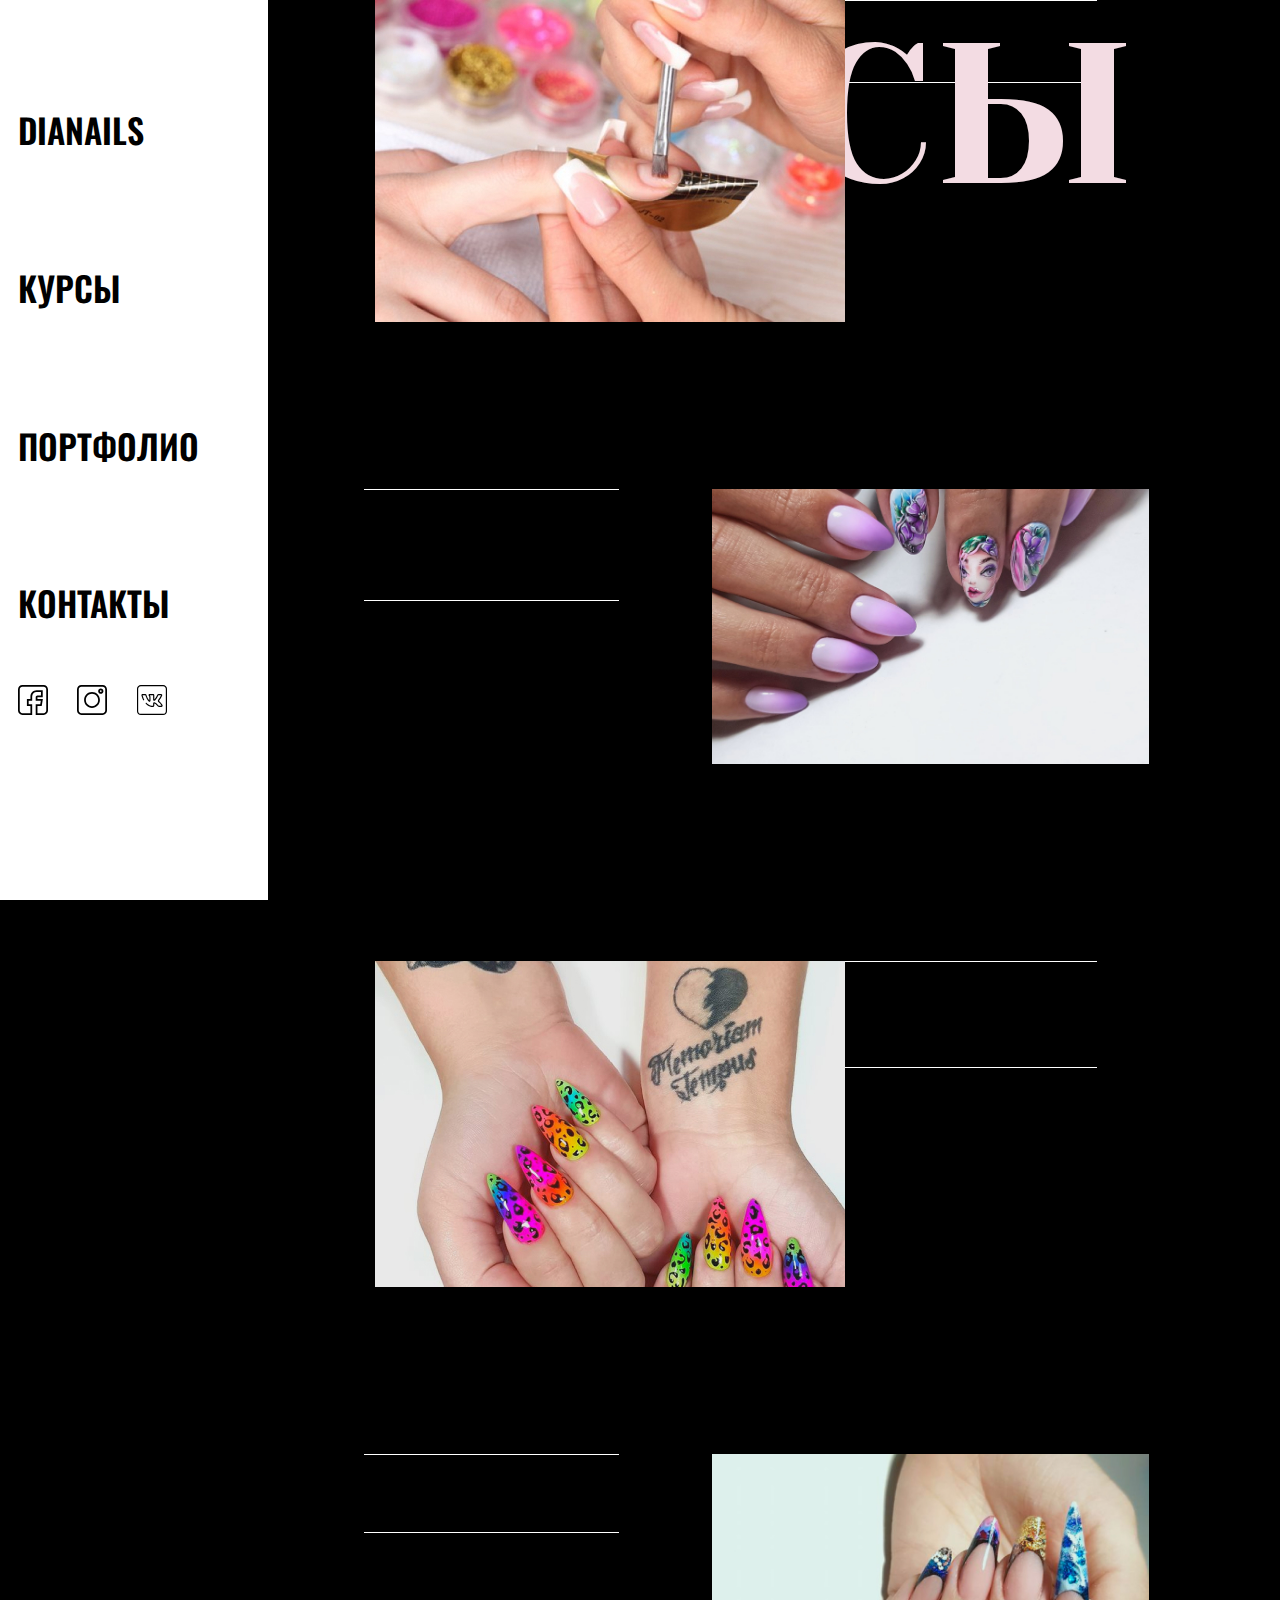
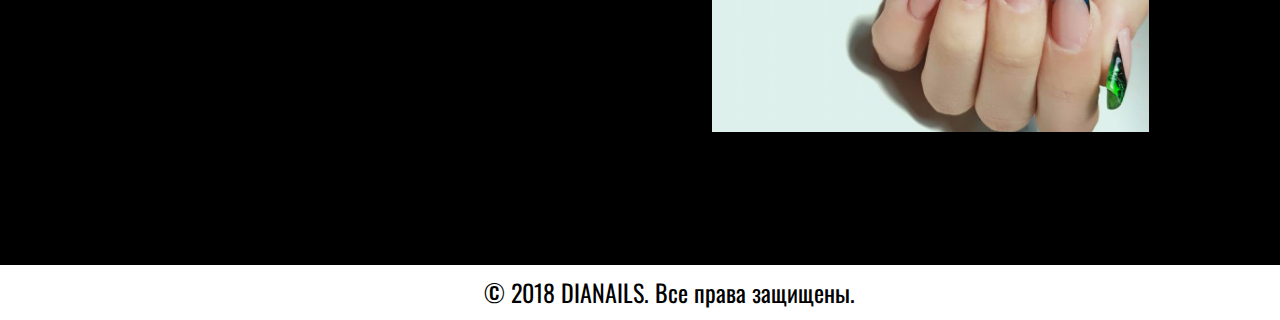
==== commit 6c1e905f: "add part of 1 curs" ====
--- a/curses.html
+++ b/curses.html
@@ -47,12 +47,12 @@
 	</header>
 
 	<main class="ba-main">
-		<div class="ba-container ba-container--p4">
+		<div class="ba-container ba-container--p5">
 			<h1 class="ba-back-text">курсы</h1>
 			<div class="ba-row base-left">
 				<div class="ba-col-1"></div>
 				<div class="ba-col-5">
-					<a href="#" class="ba-button-podr">
+					<a href="curs1.html" class="ba-button-podr">
 						<span>
 							Подробнее
 							<svg width="78" height="19">
--- a/css/style.css
+++ b/css/style.css
@@ -576,6 +576,17 @@
     font-size: 200px;
     margin-bottom: 22px; }
 
+.ba-container--p5 {
+  position: relative; }
+  .ba-container--p5 img:first-of-type {
+    margin-left: 13px; }
+  .ba-container--p5 .ba-back-text {
+    position: absolute;
+    top: 16px;
+    left: 130px;
+    font-size: 200px;
+    margin-bottom: 22px; }
+
 .ba-button-podr {
   position: relative;
   display: block;
@@ -681,6 +692,61 @@
     line-height: 1.49;
     position: relative;
     z-index: 10; }
+  .ba-title--p5-t1 {
+    top: 133px;
+    left: 43px;
+    font-size: 24px;
+    position: absolute;
+    z-index: 10; }
+
+.wrap-img {
+  position: relative; }
+  .wrap-img svg {
+    position: absolute;
+    top: 80%;
+    left: 35px;
+    display: none; }
+
+.img-slider {
+  display: -webkit-box;
+  display: -ms-flexbox;
+  display: flex;
+  -webkit-box-pack: justify;
+  -ms-flex-pack: justify;
+  justify-content: space-between; }
+  .img-slider img {
+    padding: 0 5px; }
+  .img-slider .wrap-img:hover svg {
+    display: block; }
+  .img-slider .wrap-img:hover img {
+    -webkit-transition-duration: .2s;
+    -o-transition-duration: .2s;
+    transition-duration: .2s;
+    -webkit-transform-origin: bottom right;
+    -ms-transform-origin: bottom right;
+    transform-origin: bottom right;
+    -webkit-transform: scale(0.75, 1);
+    -ms-transform: scale(0.75, 1);
+    transform: scale(0.75, 1); }
+
+.ba-main-text {
+  position: absolute;
+  top: 165px;
+  left: 39%;
+  max-width: 450px; }
+  .ba-main-text:after {
+    content: "";
+    display: block;
+    height: 1px;
+    width: 900px;
+    background-color: black;
+    margin-left: -300px; }
+  .ba-main-text span {
+    font-weight: 600; }
+  .ba-main-text p:last-of-type {
+    padding-bottom: 35px; }
+  .ba-main-text p + p {
+    padding-bottom: 5px; }
 
 .ba-masters {
   padding: 88px 0 10px; }
